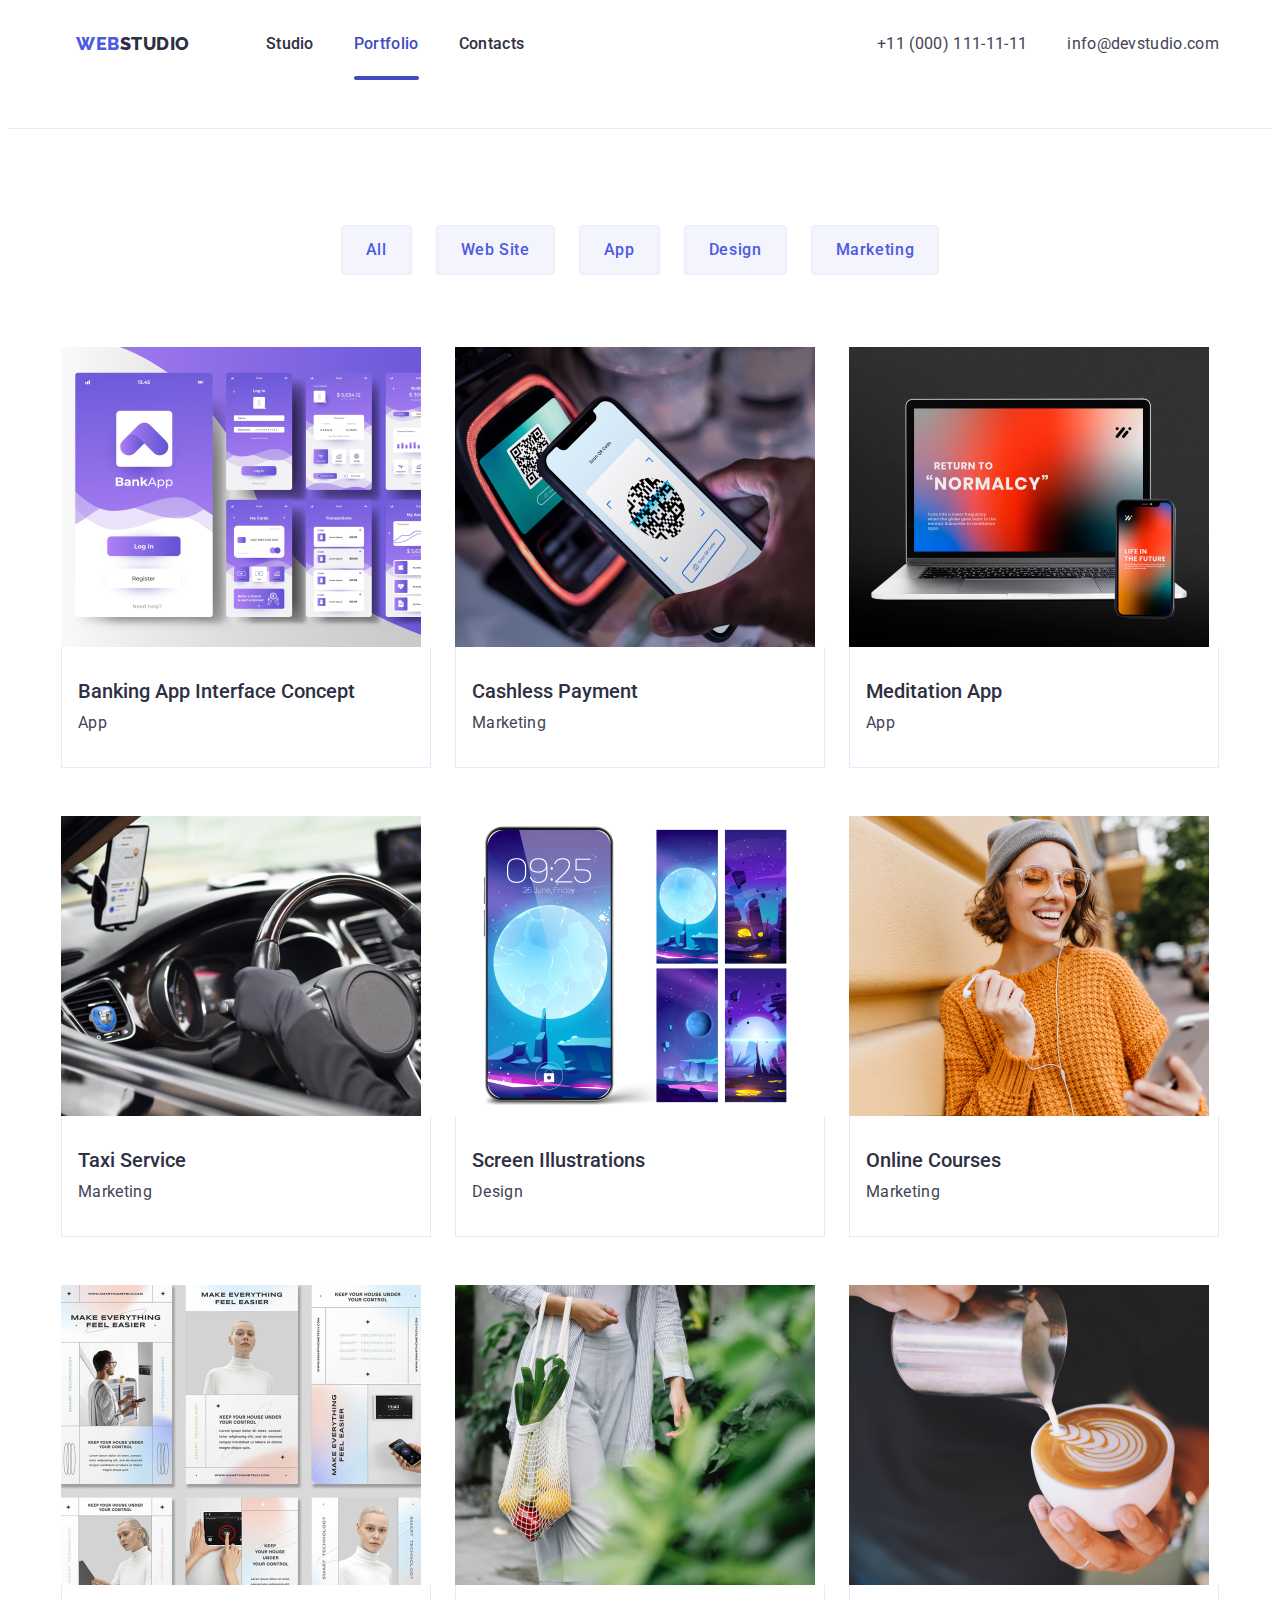
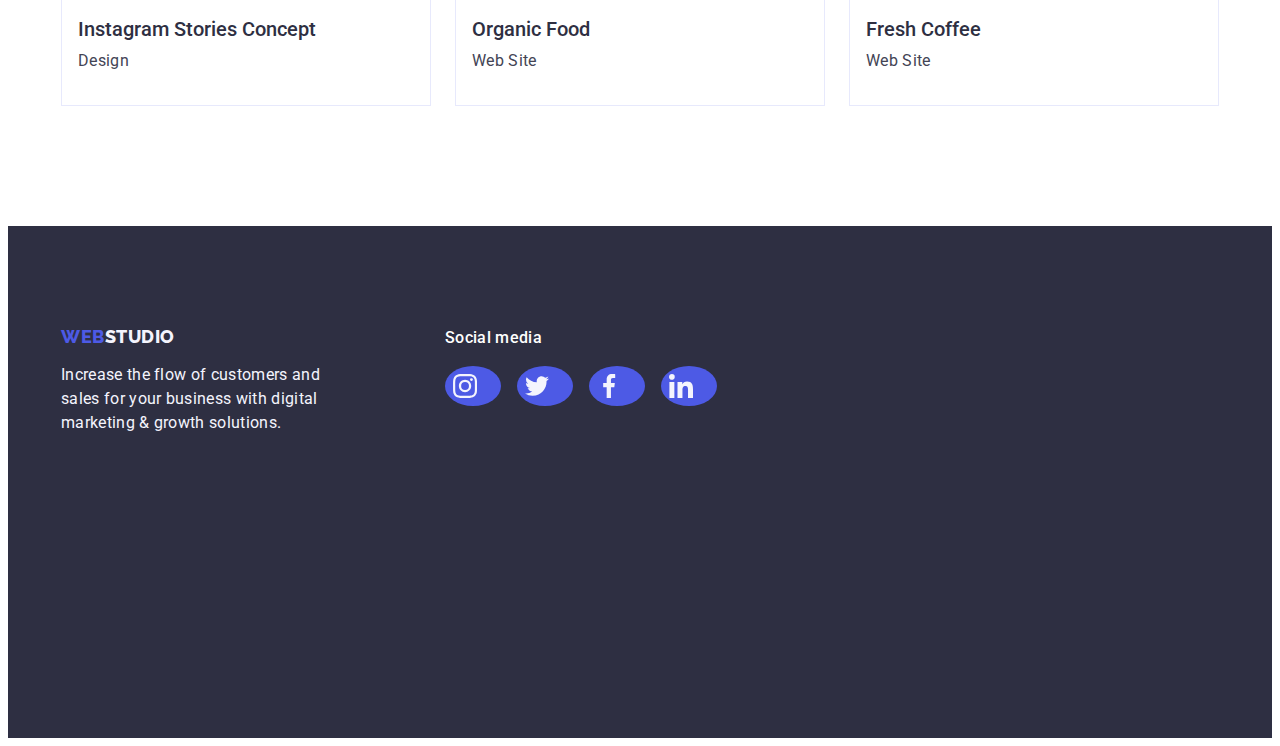
==== portfolio.html @ 60d7be73 "init" ====
<!DOCTYPE html>
<html lang="en">
  <head>
    <meta charset="UTF-8" />

    <!-- Modern Normalize CSS -->
    <link
      rel="stylesheet"
      href="https://cdnjs.cloudflare.com/ajax/libs/modern-normalize/2.0.0/modern-normalize.min.css"
      integrity="sha512-4xo8blKMVCiXpTaLzQSLSw3KFOVPWhm/TRtuPVc4WG6kUgjH6J03IBuG7JZPkcWMxJ5huwaBpOpnwYElP/m6wg=="
      crossorigin="anonymous"
      referrerpolicy="no-referrer"
    />

    <!-- External CSS  -->
    <link rel="stylesheet" href="css/styles.css" />

    <!-- Fonts -->
    <link rel="preconnect" href="https://fonts.googleapis.com" />
    <link rel="preconnect" href="https://fonts.gstatic.com" crossorigin />
    <link
      href="https://fonts.googleapis.com/css2?family=Raleway:wght@800&family=Roboto:wght@400;500;700;900&display=swap"
      rel="stylesheet"
    />

    <link rel="shortcut icon" href="images/favicon.ico" />
    <title>Web Studio</title>
  </head>
  <body>
    <!-- Page header -->
    <header class="top-line">
      <div class="header-container container">
        <!-- Navbar -->
        <nav class="container nav-menu-section">
          <a href="#" class="logo logo-header"
            ><span class="text-color-iris">WEB</span>STUDIO</a
          >
          <ul class="nav-items">
            <li><a href="index.html" class="not-main-link">Studio</a></li>
            <li><a href="#" class="main-link">Portfolio</a></li>
            <li><a href="#">Contacts</a></li>
          </ul>
        </nav>
        <!-- Navbar End -->

        <!-- Contacts section -->
        <address>
          <ul class="contacts-items">
            <li>
              <a href="tel:+110001111111">+11 (000) 111-11-11</a>
            </li>
            <li><a href="mailto:info@devstudio.com">info@devstudio.com</a></li>
          </ul>
        </address>
        <!-- End Contacts section -->
      </div>
    </header>
    <!-- End page header -->

    <!-- Main section -->
    <main>
      <section class="portfolio-container">
        <!-- Filters section -->
        <div class="container flex-column">
          <h1 class="visually-hidden">Portfolio</h1>
          <ul class="filter-buttons">
            <li>
              <button type="button" class="filter-btn">All</button>
            </li>
            <li>
              <button type="button" class="filter-btn">Web Site</button>
            </li>
            <li>
              <button type="button" class="filter-btn">App</button>
            </li>
            <li>
              <button type="button" class="filter-btn">Design</button>
            </li>
            <li>
              <button type="button" class="filter-btn">Marketing</button>
            </li>
          </ul>
          <!-- End filter section -->

          <!-- Portfolio section -->
          <ul class="portfolio-section">
            <li class="project-card-item">
              <a href="#" class="project-card-link">
                <div class="portfolio-wrapper">
                  <img
                    src="images/banking-app-interface-concept.jpg"
                    alt="Various Screens of a Banking App"
                    width="360"
                    height="300"
                  />
                  <p class="portfolio-overlay-text">
                    14 Stylish and User-Friendly App Design Concepts · Task
                    Manager App · Calorie Tracker App · Exotic Fruit Ecommerce
                    App · Cloud Storage App
                  </p>
                </div>
                <div class="project-card-caption">
                  <h2 class="project-card-heading">
                    Banking App Interface Concept
                  </h2>
                  <p class="project-card-type">App</p>
                </div>
              </a>
            </li>
            <li class="project-card-item">
              <a href="#" class="project-card-link">
                <div class="portfolio-wrapper">
                  <img
                    src="images/cashless-payment.jpg"
                    alt="Phone Scanning QR Code"
                    width="360"
                    height="300"
                  />
                  <p class="portfolio-overlay-text">
                    14 Stylish and User-Friendly App Design Concepts · Task
                    Manager App · Calorie Tracker App · Exotic Fruit Ecommerce
                    App · Cloud Storage App
                  </p>
                </div>
                <div class="project-card-caption">
                  <h2 class="project-card-heading">Cashless Payment</h2>
                  <p class="project-card-type">Marketing</p>
                </div>
              </a>
            </li>
            <li class="project-card-item">
              <a href="#" class="project-card-link">
                <div class="portfolio-wrapper">
                  <img
                    src="images/meditation-app.jpg"
                    alt="App Mockup on Mac and iPhone with 'Return to Normalcy' Text"
                    width="360"
                    height="300"
                  />
                  <p class="portfolio-overlay-text">
                    14 Stylish and User-Friendly App Design Concepts · Task
                    Manager App · Calorie Tracker App · Exotic Fruit Ecommerce
                    App · Cloud Storage App
                  </p>
                </div>
                <div class="project-card-caption">
                  <h2 class="project-card-heading">Meditation App</h2>
                  <p class="project-card-type">App</p>
                </div>
              </a>
            </li>
            <li class="project-card-item">
              <a href="#" class="project-card-link">
                <div class="portfolio-wrapper">
                  <img
                    src="images/taxi-service.jpg"
                    alt="Car's front door showing steering wheel and driver using navigation on phone"
                    width="360"
                    height="300"
                  />
                  <p class="portfolio-overlay-text">
                    14 Stylish and User-Friendly App Design Concepts · Task
                    Manager App · Calorie Tracker App · Exotic Fruit Ecommerce
                    App · Cloud Storage App
                  </p>
                </div>
                <div class="project-card-caption">
                  <h2 class="project-card-heading">Taxi Service</h2>
                  <p class="project-card-type">Marketing</p>
                </div>
              </a>
            </li>
            <li class="project-card-item">
              <a href="#" class="project-card-link">
                <div class="portfolio-wrapper">
                  <img
                    src="images/screen-illustrations.jpg"
                    alt="Visual Graphics for Screens"
                    width="360"
                    height="300"
                  />
                  <p class="portfolio-overlay-text">
                    14 Stylish and User-Friendly App Design Concepts · Task
                    Manager App · Calorie Tracker App · Exotic Fruit Ecommerce
                    App · Cloud Storage App
                  </p>
                </div>
                <div class="project-card-caption">
                  <h2 class="project-card-heading">Screen Illustrations</h2>
                  <p class="project-card-type">Design</p>
                </div>
              </a>
            </li>
            <li class="project-card-item">
              <a href="#" class="project-card-link">
                <div class="portfolio-wrapper">
                  <img
                    src="images/online-courses.jpg"
                    alt="Smiling girl with headphones engaged in Online Course or Content"
                    width="360"
                    height="300"
                  />
                  <p class="portfolio-overlay-text">
                    14 Stylish and User-Friendly App Design Concepts · Task
                    Manager App · Calorie Tracker App · Exotic Fruit Ecommerce
                    App · Cloud Storage App
                  </p>
                </div>
                <div class="project-card-caption">
                  <h2 class="project-card-heading">Online Courses</h2>
                  <p class="project-card-type">Marketing</p>
                </div>
              </a>
            </li>
            <li class="project-card-item">
              <a href="#" class="project-card-link">
                <div class="portfolio-wrapper">
                  <img
                    src="images/instagram-stories-concept.jpg"
                    alt="Instagram Stories Design"
                    width="360"
                    height="300"
                  />
                  <p class="portfolio-overlay-text">
                    14 Stylish and User-Friendly App Design Concepts · Task
                    Manager App · Calorie Tracker App · Exotic Fruit Ecommerce
                    App · Cloud Storage App
                  </p>
                </div>
                <div class="project-card-caption">
                  <h2 class="project-card-heading">
                    Instagram Stories Concept
                  </h2>
                  <p class="project-card-type">Design</p>
                </div>
              </a>
            </li>
            <li class="project-card-item">
              <a href="#" class="project-card-link">
                <div class="portfolio-wrapper">
                  <img
                    src="images/organic-food.jpg"
                    alt="Woman  with a bag of Fresh Organic Food"
                    width="360"
                    height="300"
                  />
                  <p class="portfolio-overlay-text">
                    14 Stylish and User-Friendly App Design Concepts · Task
                    Manager App · Calorie Tracker App · Exotic Fruit Ecommerce
                    App · Cloud Storage App
                  </p>
                </div>
                <div class="project-card-caption">
                  <h2 class="project-card-heading">Organic Food</h2>
                  <p class="project-card-type">Web Site</p>
                </div>
              </a>
            </li>
            <li class="project-card-item">
              <a href="#" class="project-card-link">
                <div class="portfolio-wrapper">
                  <img
                    src="images/fresh-coffee.jpg"
                    alt="Barista preparing Fresh Coffee"
                    width="360"
                    height="300"
                  />
                  <p class="portfolio-overlay-text">
                    14 Stylish and User-Friendly App Design Concepts · Task
                    Manager App · Calorie Tracker App · Exotic Fruit Ecommerce
                    App · Cloud Storage App
                  </p>
                </div>
                <div class="project-card-caption">
                  <h2 class="project-card-heading">Fresh Coffee</h2>
                  <p class="project-card-type">Web Site</p>
                </div>
              </a>
            </li>
          </ul>
        </div>
      </section>
      <!-- End portfolio section -->
    </main>
    <!-- End main section -->

    <!-- Page footer -->
    <footer class="dark-bg-footer">
      <div class="container">
        <div class="flex-column">
          <a href="#" class="logo logo-footer text-color-cloud"
            ><span class="text-color-iris">WEB</span>STUDIO</a
          >
          <p class="footer-paragraph">
            Increase the flow of customers and sales for your business with
            digital marketing & growth solutions.
          </p>
        </div>
        <div class="footer-social-media">
          <p>Social media</p>
          <ul class="social-media-icons footer-social-media-icons">
            <li>
              <a
                href="https://www.instagram.com"
                target="_blank"
                rel="noopener noreferrer"
              >
                <svg>
                  <use
                    width="24"
                    height="24"
                    href="images/icons.svg#icon-instagram"
                  ></use>
                </svg>
              </a>
            </li>
            <li>
              <a href="https://x.com" target="_blank" rel="noopener noreferrer">
                <svg>
                  <use
                    width="24"
                    height="24"
                    href="images/icons.svg#icon-twitter"
                  ></use>
                </svg>
              </a>
            </li>
            <li>
              <a
                href="https://www.facebook.com"
                target="_blank"
                rel="noopener noreferrer"
              >
                <svg>
                  <use
                    width="24"
                    height="24"
                    href="images/icons.svg#icon-facebook"
                  ></use>
                </svg>
              </a>
            </li>
            <li>
              <a
                href="https://www.linkedin.com"
                target="_blank"
                rel="noopener noreferrer"
              >
                <svg>
                  <use
                    width="24"
                    height="24"
                    href="images/icons.svg#icon-linkedin"
                  ></use>
                </svg>
              </a>
            </li>
          </ul>
        </div>
      </div>
    </footer>
    <!-- End page footer -->

    <!-- Script -->
    <script src="./js/modal.js"></script>
  </body>
</html>
---- css/styles.css ----
:root {
  /* Colors */
  --cloud: #f4f4fd;
  --cornflower: #e7e9fc;
  --green: #31d0aa;
  --iris: #4d5ae5;
  --lightslate: #8e8f99;
  --navyblue: #2e2f42;
  --ocean: #404bbf;
  --slate: #434455;
  --white: #fff;
}

body {
  font-family: "Roboto", sans-serif;
  color: var(--navyblue, #2e2f42);
  background: var(--white, #fff);
}

.dark-bg-hero {
  background-image: linear-gradient(
      rgba(46, 47, 66, 0.7),
      rgba(46, 47, 66, 0.7)
    ),
    url(../images/people-office.jpg);
  background-repeat: no-repeat;
  background-position: center;
  background-size: cover;
  max-width: 1440px;
  margin: 0 auto;
  padding: 188px 0;
}

.benefits-section {
  padding: 120px 0;
}

.dark-bg-footer {
  height: 312px;
  background: var(--navyblue, #2e2f42);
  padding: 100px 0;
}

.light-bg {
  background: var(--cloud, #f4f4fd);
  padding: 120px 0;
}

ul {
  list-style-type: none;
}

img {
  display: block;
}

ul,
h3,
p,
figure {
  margin-block-start: 0;
  margin-block-end: 0;
  margin-inline-start: 0;
  margin-inline-end: 0;
  padding-inline-start: 0;
}

h2 {
  margin-block-end: 0;
  margin-block-start: 0;
}

/* FlexBox */

.container {
  display: flex;
  max-width: 1158px;
  margin: 0 auto;
  padding: 0 15px;
}

.benefit-item-section {
  display: flex;
  gap: 24px;
}

.benefits li {
  width: calc((100% - 72px) / 4);
}

.flex-column {
  flex-direction: column;
}

.header-container {
  display: flex;
  max-width: 1158px;
  margin: 0 auto;
  padding: 0 15px;
}

.nav-menu-section {
  display: flex;
  align-items: center;
  margin-left: 0;
}

.hero-container {
  flex-direction: column;
  align-items: center;
}

.team-items-section {
  display: flex;
  flex-direction: row;
  gap: 24px;
}

.team-items-section > li {
  width: calc((100% - 72px) / 4);
  border-radius: 0 0 4px 4px;
}

.filter-buttons {
  display: flex;
  justify-content: center;
  gap: 24px;
  margin-bottom: 72px;
}

.projects-section {
  padding-bottom: 120px;
}

.projects-items-section {
  display: flex;
  gap: 24px;
}

.projects-items-section li {
  width: calc((100% - 48px) / 3);
}

.portfolio-container {
  padding-top: 96px;
  padding-bottom: 120px;
}

.portfolio-section {
  display: flex;
  flex-direction: row;
  flex-wrap: wrap;
  column-gap: 24px;
  row-gap: 48px;
}

/* Header */

.top-line {
  height: 72px;
  padding: 24px 0;
  border-bottom: 1px solid var(--cornflower, #e7e9fc);
}

/* Logo */

.logo {
  display: inline-block;
  color: var(--navyblue, #2e2f42);
  font-family: "Raleway", sans-serif;
  font-size: 18px;
  font-weight: 800;
  line-height: 1.17em; /* 116.667% */
  letter-spacing: 0.54px;
  text-transform: uppercase;
  text-decoration: none;
}

.logo-header {
  margin-right: 76px;
}

.logo-footer {
  margin-bottom: 16px;
}

.text-color-iris {
  color: var(--iris, #4d5ae5);
}

.text-color-cloud {
  color: var(--cloud, #f4f4fd);
}

/* Links */

.nav-items {
  display: flex;
  gap: 40px;
}

.nav-items a {
  color: var(--navyblue, #2e2f42);
  font-size: 16px;
  font-weight: 500;
  line-height: 1.5em; /* 150% */
  letter-spacing: 0.32px;
  text-decoration: none;
  padding: 24px 0;
  position: relative;
  transition: color 250ms cubic-bezier(0.4, 0, 0.2, 1);
}

.nav-items a:hover,
.nav-items a:focus,
.nav-items a:active {
  color: var(--ocean, #404bbf);
}

a.main-link {
  color: var(--ocean, #404bbf);
}

a.main-link::after {
  content: "";
  display: block;
  width: 100%;
  height: 4px;
  border-radius: 2px;
  background-color: var(--ocean, #404bbf);
  position: absolute;
  bottom: -3px;
  left: 0;
}

.project-card-link {
  text-decoration: none;
  cursor: pointer;
}

.contacts-items {
  display: flex;
  flex-direction: row;
  gap: 40px;
}

.contacts-items li,
.contacts-items a {
  color: var(--slate, #434455);
  font-size: 16px;
  font-style: normal;
  line-height: 1.5em; /* 150% */
  letter-spacing: 0.32px;
  text-decoration: none;
  transition: color 250ms cubic-bezier(0.4, 0, 0.2, 1);
}

.contacts-items a:hover,
.contacts-items a:focus {
  color: var(--ocean, #404bbf);
}

.contacts-items a:active {
  color: var(--iris, #4d5ae5);
}

/* Heading */

.visually-hidden {
  position: absolute;
  white-space: nowrap;
  width: 1px;
  height: 1px;
  overflow: hidden;
  border: 0;
  padding: 0;
  clip: rect(0 0 0 0);
  clip-path: inset(50%);
  margin: -1px;
}

.heading-main {
  color: var(--white, #fff);
  text-align: center;
  font-size: 56px;
  font-weight: 700;
  line-height: 1.07em; /* 107.143% */
  letter-spacing: 1.12px;
  max-width: 496px;
  margin: 0 auto 48px;
}

.heading-sub {
  text-align: center;
  font-size: 36px;
  font-weight: 700;
  line-height: 1.11em; /* 111.111% */
  letter-spacing: 0.72px;
  text-transform: capitalize;
  margin-bottom: 72px;
}

.heading-section h3 {
  font-size: 20px;
  font-weight: 500;
  line-height: 1.2em; /* 120% */
  margin-bottom: 8px;
}

.project-card-heading,
.project-card-heading:visited {
  color: var(--navyblue, #2e2f42);
  font-size: 20px;
  font-weight: 500;
  line-height: 1.2em; /* 120% */
  margin-bottom: 8px;
}

/* Buttons */

.primary-btn {
  display: block;
  border-radius: 4px;
  background: var(--iris, #4d5ae5);
  box-shadow: 0px 4px 4px 0px rgba(0, 0, 0, 0.15);
  padding: 16px 32px;
  cursor: pointer;
  border: none;
  outline: none;

  /* Button Text */
  color: var(--white, #fff);
  font-family: "Roboto", sans-serif;
  font-size: 16px;
  font-weight: 500;
  line-height: 1.5em; /* 150% */
  letter-spacing: 0.64px;

  transition: background-color 250ms cubic-bezier(0.4, 0, 0.2, 1);
}

.primary-btn:hover,
.primary-btn:focus {
  background-color: var(--ocean, #404bbf);
}

.filter-btn {
  padding: 12px 24px 12px;
  border-radius: 4px;
  border: 1px solid var(--cornflower, #e7e9fc);
  outline: none;
  background: var(--cloud, #f4f4fd);
  cursor: pointer;

  /* Button Text */
  color: var(--iris, #4d5ae5);
  text-align: center;
  font-family: "Roboto", sans-serif;
  font-size: 16px;
  font-weight: 500;
  line-height: 1.5em; /* 150% */
  letter-spacing: 0.64px;

  transition: color 250ms cubic-bezier(0.4, 0, 0.2, 1),
    background-color 250ms cubic-bezier(0.4, 0, 0.2, 1),
    box-shadow 250ms cubic-bezier(0.4, 0, 0.2, 1),
    border 250ms cubic-bezier(0.4, 0, 0.2, 1);
}

.filter-btn:hover,
.filter-btn:focus {
  color: var(--white, #fff);
  background-color: var(--ocean, #404bbf);
  box-shadow: 0px 2px 2px 0px rgba(0, 0, 0, 0.12),
    0px 2px 1px 0px rgba(0, 0, 0, 0.08), 0px 3px 1px 0px rgba(0, 0, 0, 0.1);
  border: 1px solid transparent;
  outline: none;
}

/* Paragraph */

.sub-paragraph p {
  color: var(--slate, #434455);
  font-family: Roboto;
  font-size: 16px;
  line-height: 1.5em; /* 150% */
  letter-spacing: 0.32px;
}

.project-card-type,
.project-card-type:visited {
  color: var(--slate, #434455);
  font-family: Roboto;
  font-size: 16px;
  line-height: 1.5em; /* 150% */
  letter-spacing: 0.32px;
}

.footer-paragraph {
  color: var(--cloud, #f4f4fd);
  font-size: 16px;
  line-height: 1.5em; /* 150% */
  letter-spacing: 0.32px;
  width: 264px;
}

/* Images */

.team-image > li {
  border-radius: 0px 0px 4px 4px;
  background: var(--white, #fff);
  box-shadow: 0px 2px 1px 0px rgba(46, 47, 66, 0.08),
    0px 1px 1px 0px rgba(46, 47, 66, 0.16),
    0px 1px 6px 0px rgba(46, 47, 66, 0.08);
}

.team-image-caption {
  padding: 32px 16px;
  text-align: center;
}

.project-card-item {
  width: calc((100% - 48px) / 3);
  transition: background-color 250ms cubic-bezier(0.4, 0, 0.2, 1),
    box-shadow 250ms cubic-bezier(0.4, 0, 0.2, 1);
}

.project-card-caption {
  padding: 32px 16px 32px;
  border: 1px solid var(--cornflower, #e7e9fc);
  border-top: none;
}

.project-card-item:hover,
.project-card-item:focus {
  background-color: var(--white, #fff);
  box-shadow: 0px 2px 1px 0px rgba(46, 47, 66, 0.08),
    0px 1px 1px 0px rgba(46, 47, 66, 0.16),
    0px 1px 6px 0px rgba(46, 47, 66, 0.08);
}

/* Icon SVG */

.benefit-icon div {
  width: 264px;
  height: 112px;
  border-radius: 4px;
  background: var(--cloud, #f4f4fd);
  margin-bottom: 8px;
}

.benefit-icon svg {
  width: 64px;
  height: 64px;
  margin: 24px 100px;
}

.customers-section {
  margin-top: 120px;
  margin-bottom: 120px;
}

.customer-item {
  display: inline-flex;
  gap: 24px;
}

.customer-item svg {
  padding: 16px 32px;
  width: 168px;
  height: 88px;
  fill: var(--lightslate, #8e8f99);
  border-radius: 4px;
  border: 1px solid var(--lightslate, #8e8f99);

  transition: fill 250ms cubic-bezier(0.4, 0, 0.2, 1),
    border-color 250ms cubic-bezier(0.4, 0, 0.2, 1);
}

.customer-item svg:hover,
.customer-item svg:focus {
  fill: var(--ocean, #404bbf);
  border-color: var(--ocean, #404bbf);
}

.social-media-icons {
  display: flex;
  justify-content: center;
  gap: 24px;
  margin-top: 8px;
  height: 40px;
}

.social-media-icons svg {
  height: 40px;
  width: 40px;
  fill: var(--cloud, #f4f4fd);
}

.social-media-icons li {
  display: inline-flex;
}

.social-media-icons a {
  border-radius: 50%;
  background-color: var(--iris, #4d5ae5);

  transition: background-color 250ms cubic-bezier(0.4, 0, 0.2, 1);
}

.team-social-media-icons a:hover,
.team-social-media-icons a:focus {
  background-color: var(--ocean, #404bbf);
}

.social-media-icons svg {
  padding: 12px;
}

.footer-social-media {
  margin-left: 120px;
}

.footer-social-media svg {
  padding: 8px;
}

.footer-social-media p {
  color: var(--white, #fff);
  font-family: Roboto;
  font-size: 16px;
  font-weight: 500;
  line-height: 1.5; /* 150% */
  letter-spacing: 0.32px;
}

.footer-social-media-icons {
  gap: 16px;
  margin-top: 16px;
}

.footer-social-media-icons a {
  transition: background-color 250ms cubic-bezier(0.4, 0, 0.2, 1);
}

.footer-social-media-icons a:hover,
.footer-social-media-icons a:focus {
  background-color: var(--green, #31d0aa);
}

.portfolio-wrapper {
  position: relative;
  overflow: hidden;
}

.portfolio-overlay-text {
  position: absolute;
  top: 0;
  left: 0;
  width: 100%;
  height: 100%;
  background-color: var(--iris, #4d5ae5);
  font-size: 16px;
  line-height: 1.5em; /* 150% */
  letter-spacing: 0.32px;
  color: var(--cloud, #f4f4fd);
  padding: 40px 32px 164px;

  transform: translatey(100%);
  transition: transform 250ms cubic-bezier(0.4, 0, 0.2, 1);
}

.portfolio-wrapper:hover .portfolio-overlay-text {
  transform: translatey(0);
}

/* ---------- Modal Window ---------- */

.backdrop {
  position: fixed;
  top: 0;
  left: 0;
  width: 100%;
  height: 100%;
  background-color: var(--navyblue-modal, rgba(46, 47, 66, 0.4));
  display: flex;
  justify-content: center;
  align-items: center;
}

.is-hidden {
  opacity: 0;
  visibility: hidden;
  pointer-events: none;
}

.modal {
  position: relative;
  width: 408px;
  height: 584px;
  border-radius: 4px;
  background-color: var(--dairy, #fcfcfc);
  box-shadow: 0px 2px 1px 0px rgba(0, 0, 0, 0.2),
    0px 1px 3px 0px rgba(0, 0, 0, 0.12), 0px 1px 1px 0px rgba(0, 0, 0, 0.14);
  opacity: 1;
  visibility: visible;
  z-index: 1;
}

.modal,
.backdrop {
  transition: opacity 0.3s ease, visibility 0.3s ease;
}

.close-btn {
  position: absolute;
  top: 24px;
  right: 24px;
  width: 24px;
  height: 24px;
  cursor: pointer;

  background-color: var(--cornflower, #e7e9fc);
  border: 1px solid rgba(0, 0, 0, 0.1);
  border-radius: 50%;

  display: flex;
  justify-content: center;
  align-items: center;

  transition: background-color 250ms cubic-bezier(0.4, 0, 0.2, 1),
    border-color 250ms cubic-bezier(0.4, 0, 0.2, 1),
    fill 250ms cubic-bezier(0.4, 0, 0.2, 1);
}

.close-btn:hover,
.close-btn:focus {
  background-color: var(--ocean, #404bbf);
  border-color: var(--ocean, #404bbf);
  fill: var(--white, #fff);
}
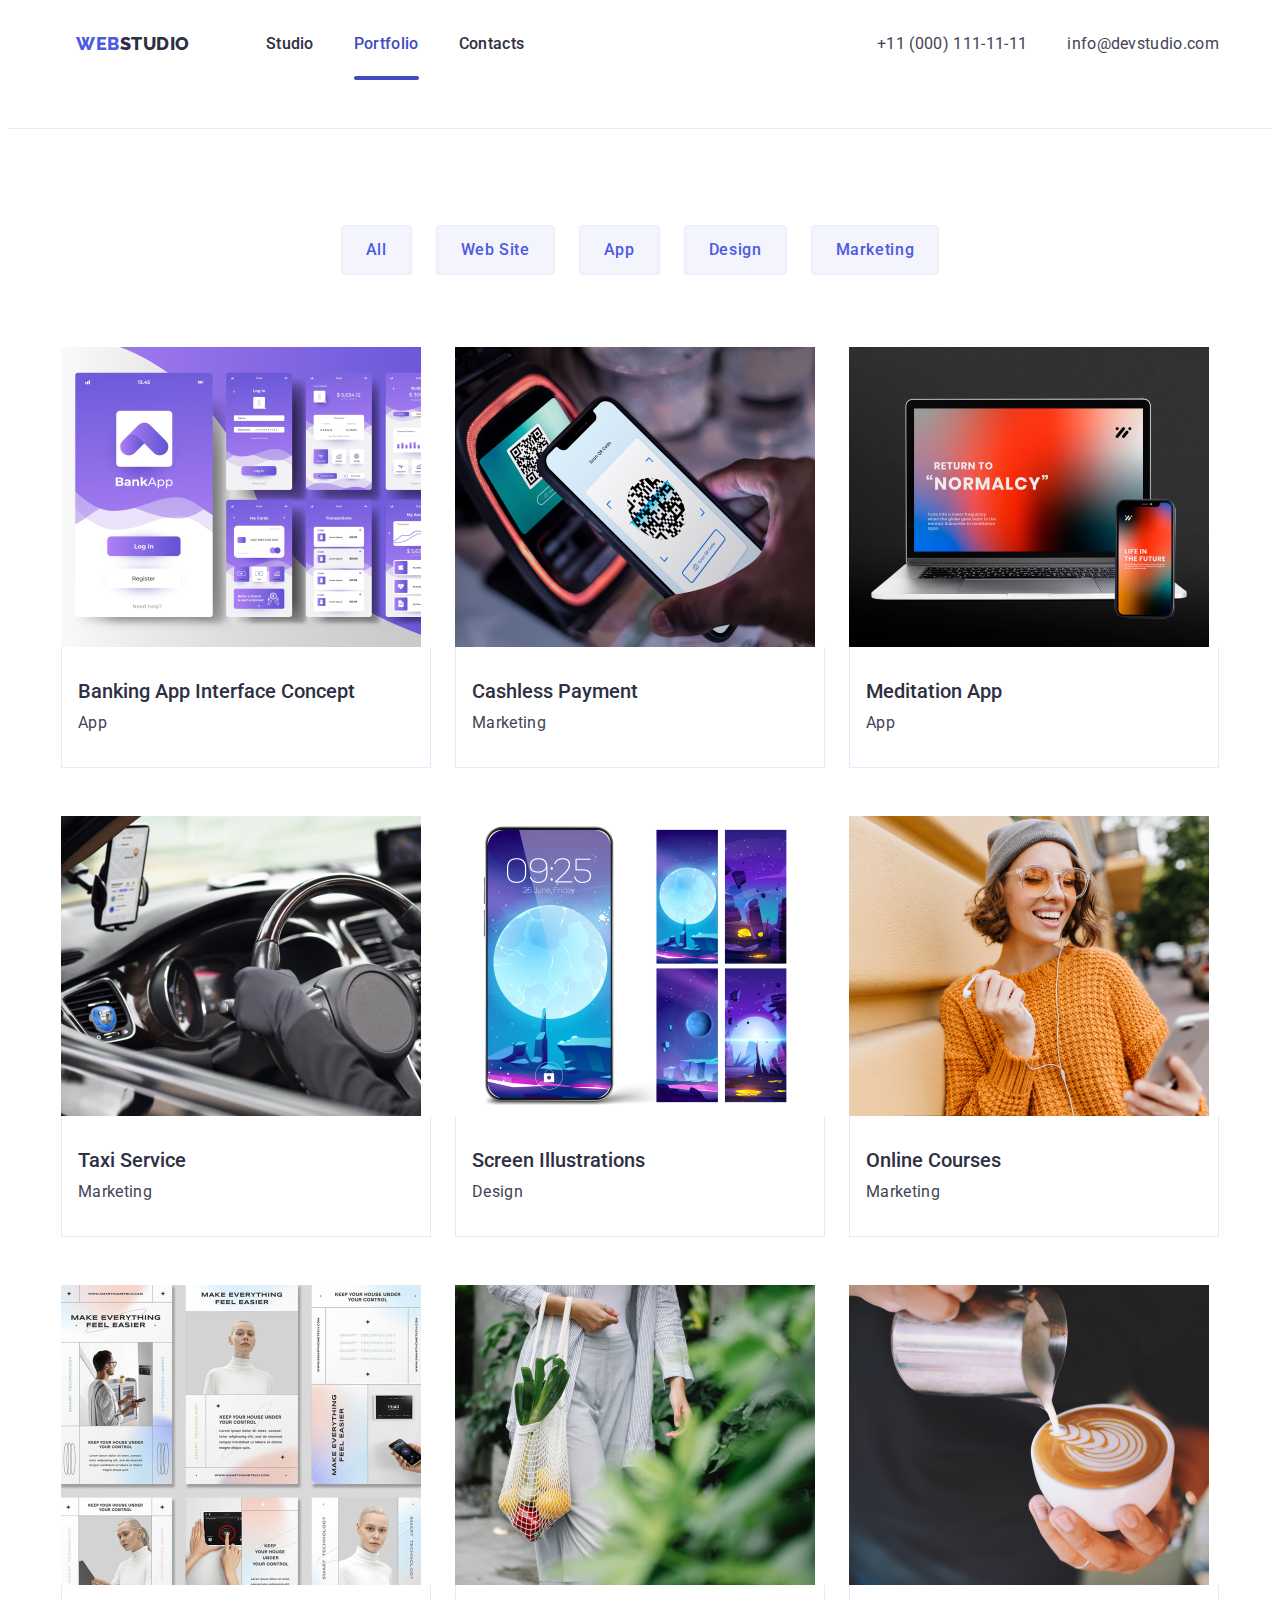
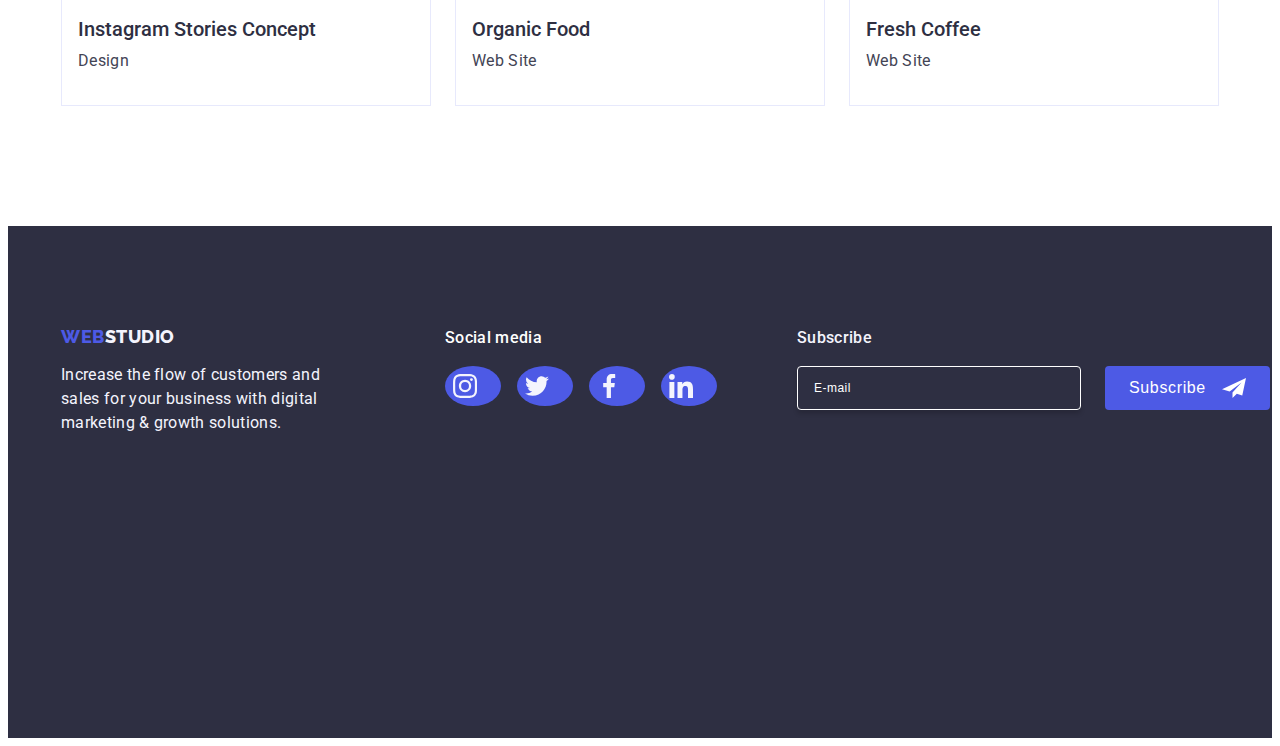
==== commit 5817d2c7: "Add Subscribe Section - Footer" ====
--- a/portfolio.html
+++ b/portfolio.html
@@ -357,6 +357,37 @@
             </li>
           </ul>
         </div>
+        <div class="subscribe-section">
+          <p class="footer-paragraph">Subscribe</p>
+          <form id="subscribe-form" class="subscribe-wrapper">
+            <label for="email-input">
+              <input
+                id="email-input"
+                type="email"
+                name="email"
+                placeholder="E-mail"
+                aria-label="E-mail"
+              />
+            </label>
+            <button
+              type="submit"
+              name="subscribe-button"
+              class="subscribe-btn"
+              aria-label="Subscribe"
+            >
+              Subscribe
+              <svg
+                xmlns="http://www.w3.org/2000/svg"
+                width="24"
+                height="24"
+                fill="currentColor"
+                aria-label="Send"
+              >
+                <use href="images/icons.svg#icon-send"></use>
+              </svg>
+            </button>
+          </form>
+        </div>
       </div>
     </footer>
     <!-- End page footer -->
--- a/css/styles.css
+++ b/css/styles.css
@@ -1,3 +1,15 @@
+/* Site Stylesheet
+  1. Global Styles
+  2. Typography Styles
+  3. Structure Styles
+  4. Module Styles
+  5. Component Styles
+  6. Page Styles
+---------------------------------------- */
+
+/* 1. Global Styles
+---------------------------------------- */
+
 :root {
   /* Colors */
   --cloud: #f4f4fd;
@@ -16,6 +28,433 @@
   color: var(--navyblue, #2e2f42);
   background: var(--white, #fff);
 }
+
+ul {
+  list-style-type: none;
+}
+
+img {
+  display: block;
+}
+
+ul,
+h3,
+p,
+figure {
+  margin-block-start: 0;
+  margin-block-end: 0;
+  margin-inline-start: 0;
+  margin-inline-end: 0;
+  padding-inline-start: 0;
+}
+
+h2 {
+  margin-block-end: 0;
+  margin-block-start: 0;
+}
+
+input:hover,
+button:focus {
+  -moz-appearance: none;
+  -webkit-appearance: none;
+  appearance: none;
+}
+
+input:focus,
+button:focus {
+  outline: none;
+}
+
+/* 2. Typography Styles
+---------------------------------------- */
+
+.heading-main {
+  color: var(--white, #fff);
+  text-align: center;
+  font-size: 56px;
+  font-weight: 700;
+  line-height: 1.07em; /* 107.143% */
+  letter-spacing: 1.12px;
+  max-width: 496px;
+  margin: 0 auto 48px;
+}
+
+.heading-sub {
+  text-align: center;
+  font-size: 36px;
+  font-weight: 700;
+  line-height: 1.11em; /* 111.111% */
+  letter-spacing: 0.72px;
+  text-transform: capitalize;
+  margin-bottom: 72px;
+}
+
+.heading-section h3 {
+  font-size: 20px;
+  font-weight: 500;
+  line-height: 1.2em; /* 120% */
+  margin-bottom: 8px;
+}
+
+.sub-paragraph p {
+  color: var(--slate, #434455);
+  font-family: Roboto;
+  font-size: 16px;
+  line-height: 1.5em; /* 150% */
+  letter-spacing: 0.32px;
+}
+
+.visually-hidden {
+  position: absolute;
+  white-space: nowrap;
+  width: 1px;
+  height: 1px;
+  overflow: hidden;
+  border: 0;
+  padding: 0;
+  clip: rect(0 0 0 0);
+  clip-path: inset(50%);
+  margin: -1px;
+}
+
+/* 3. Structure Styles
+---------------------------------------- */
+
+.container {
+  display: flex;
+  max-width: 1158px;
+  margin: 0 auto;
+  padding: 0 15px;
+}
+
+.flex-column {
+  flex-direction: column;
+}
+
+/* 4. Module Styles
+---------------------------------------- */
+
+/* Site navigation */
+
+.top-line {
+  height: 72px;
+  padding: 24px 0;
+  border-bottom: 1px solid var(--cornflower, #e7e9fc);
+}
+
+.logo-header {
+  margin-right: 76px;
+}
+
+.header-container {
+  display: flex;
+  max-width: 1158px;
+  margin: 0 auto;
+  padding: 0 15px;
+}
+
+.nav-menu-section {
+  display: flex;
+  align-items: center;
+  margin-left: 0;
+}
+
+.nav-items {
+  display: flex;
+  gap: 40px;
+}
+
+.nav-items a {
+  color: var(--navyblue, #2e2f42);
+  font-size: 16px;
+  font-weight: 500;
+  line-height: 1.5em; /* 150% */
+  letter-spacing: 0.32px;
+  text-decoration: none;
+  padding: 24px 0;
+  position: relative;
+  transition: color 250ms cubic-bezier(0.4, 0, 0.2, 1);
+}
+
+.nav-items a:hover,
+.nav-items a:focus,
+.nav-items a:active {
+  color: var(--ocean, #404bbf);
+}
+
+a.main-link {
+  color: var(--ocean, #404bbf);
+}
+
+a.main-link::after {
+  content: "";
+  display: block;
+  width: 100%;
+  height: 4px;
+  border-radius: 2px;
+  background-color: var(--ocean, #404bbf);
+  position: absolute;
+  bottom: -3px;
+  left: 0;
+}
+
+/* Site Footer */
+
+.dark-bg-footer {
+  height: 312px;
+  background: var(--navyblue, #2e2f42);
+  padding: 100px 0;
+}
+
+.logo-footer {
+  margin-bottom: 16px;
+}
+
+.footer-paragraph {
+  color: var(--cloud, #f4f4fd);
+  font-size: 16px;
+  line-height: 1.5em; /* 150% */
+  letter-spacing: 0.32px;
+  width: 264px;
+}
+
+.footer-social-media {
+  margin-left: 120px;
+}
+
+.footer-social-media p {
+  color: var(--white, #fff);
+  font-family: Roboto;
+  font-size: 16px;
+  font-weight: 500;
+  line-height: 1.5; /* 150% */
+  letter-spacing: 0.32px;
+}
+
+.footer-social-media-icons a {
+  transition: background-color 250ms cubic-bezier(0.4, 0, 0.2, 1);
+}
+
+.footer-social-media-icons a:hover,
+.footer-social-media-icons a:focus {
+  background-color: var(--green, #31d0aa);
+}
+
+.subscribe-section {
+  margin-left: 80px;
+}
+
+.subscribe-section .footer-paragraph {
+  font-weight: 500;
+}
+
+.subscribe-wrapper {
+  display: inline-flex;
+  gap: 24px;
+  margin-top: 16px;
+}
+
+.subscribe-section input {
+  width: 264px;
+  height: 40px;
+  color: var(--white, #fff);
+  font-size: 12px;
+  letter-spacing: 0.48px;
+  background-color: var(--navyblue, #2e2f42);
+  border-radius: 4px;
+  border: 1px solid var(--white, #fff);
+  box-shadow: 0px 4px 4px 0px rgba(0, 0, 0, 0.15);
+  padding-left: 16px;
+}
+
+.subscribe-section input::placeholder {
+  color: var(--white, #fff);
+  font-size: 12px;
+  letter-spacing: 0.48px;
+}
+
+.subscribe-section input:focus {
+  border: 1px solid var(--iris, #4d5ae5);
+}
+
+.subscribe-btn {
+  display: inline-flex;
+  padding: 8px 24px;
+  justify-content: center;
+  align-items: center;
+  gap: 16px;
+  cursor: pointer;
+  border: none;
+  outline: none;
+  border-radius: 4px;
+  background-color: var(--iris, #4d5ae5);
+  color: var(--white, #fff);
+  font-size: 16px;
+  font-weight: 500;
+  letter-spacing: 0.64px;
+  transition: background-color 250ms cubic-bezier(0.4, 0, 0.2, 1);
+}
+
+.subscribe-btn:hover,
+.subscribe-btn:focus {
+  background: var(--ocean, #404bbf);
+}
+
+/* 5. Component Styles
+---------------------------------------- */
+
+.logo {
+  display: inline-block;
+  color: var(--navyblue, #2e2f42);
+  font-family: "Raleway", sans-serif;
+  font-size: 18px;
+  font-weight: 800;
+  line-height: 1.17em; /* 116.667% */
+  letter-spacing: 0.54px;
+  text-transform: uppercase;
+  text-decoration: none;
+}
+
+.text-color-iris {
+  color: var(--iris, #4d5ae5);
+}
+
+.text-color-cloud {
+  color: var(--cloud, #f4f4fd);
+}
+
+.light-bg {
+  background: var(--cloud, #f4f4fd);
+  padding: 120px 0;
+}
+
+.primary-btn {
+  display: block;
+  border-radius: 4px;
+  background: var(--iris, #4d5ae5);
+  box-shadow: 0px 4px 4px 0px rgba(0, 0, 0, 0.15);
+  padding: 16px 32px;
+  cursor: pointer;
+  border: none;
+  outline: none;
+
+  /* Button Text */
+  color: var(--white, #fff);
+  font-family: "Roboto", sans-serif;
+  font-size: 16px;
+  font-weight: 500;
+  line-height: 1.5em; /* 150% */
+  letter-spacing: 0.64px;
+
+  transition: background-color 250ms cubic-bezier(0.4, 0, 0.2, 1);
+}
+
+.primary-btn:hover,
+.primary-btn:focus {
+  background-color: var(--ocean, #404bbf);
+}
+
+.filter-btn {
+  padding: 12px 24px 12px;
+  border-radius: 4px;
+  border: 1px solid var(--cornflower, #e7e9fc);
+  outline: none;
+  background: var(--cloud, #f4f4fd);
+  cursor: pointer;
+
+  /* Button Text */
+  color: var(--iris, #4d5ae5);
+  text-align: center;
+  font-family: "Roboto", sans-serif;
+  font-size: 16px;
+  font-weight: 500;
+  line-height: 1.5em; /* 150% */
+  letter-spacing: 0.64px;
+
+  transition: color 250ms cubic-bezier(0.4, 0, 0.2, 1),
+    background-color 250ms cubic-bezier(0.4, 0, 0.2, 1),
+    box-shadow 250ms cubic-bezier(0.4, 0, 0.2, 1),
+    border 250ms cubic-bezier(0.4, 0, 0.2, 1);
+}
+
+.filter-btn:hover,
+.filter-btn:focus {
+  color: var(--white, #fff);
+  background-color: var(--ocean, #404bbf);
+  box-shadow: 0px 2px 2px 0px rgba(0, 0, 0, 0.12),
+    0px 2px 1px 0px rgba(0, 0, 0, 0.08), 0px 3px 1px 0px rgba(0, 0, 0, 0.1);
+  border: 1px solid transparent;
+  outline: none;
+}
+
+.contacts-items {
+  display: flex;
+  flex-direction: row;
+  gap: 40px;
+}
+
+.contacts-items li,
+.contacts-items a {
+  color: var(--slate, #434455);
+  font-size: 16px;
+  font-style: normal;
+  line-height: 1.5em; /* 150% */
+  letter-spacing: 0.32px;
+  text-decoration: none;
+  transition: color 250ms cubic-bezier(0.4, 0, 0.2, 1);
+}
+
+.contacts-items a:hover,
+.contacts-items a:focus {
+  color: var(--ocean, #404bbf);
+}
+
+.contacts-items a:active {
+  color: var(--iris, #4d5ae5);
+}
+
+.social-media-icons {
+  display: flex;
+  justify-content: center;
+  gap: 24px;
+  margin-top: 8px;
+  height: 40px;
+}
+
+.social-media-icons svg {
+  height: 40px;
+  width: 40px;
+  fill: var(--cloud, #f4f4fd);
+}
+
+.social-media-icons li {
+  display: inline-flex;
+}
+
+.social-media-icons a {
+  border-radius: 50%;
+  background-color: var(--iris, #4d5ae5);
+
+  transition: background-color 250ms cubic-bezier(0.4, 0, 0.2, 1);
+}
+
+.social-media-icons svg {
+  padding: 12px;
+}
+
+.footer-social-media svg {
+  padding: 8px;
+}
+
+.footer-social-media-icons {
+  gap: 16px;
+  margin-top: 16px;
+}
+
+/* 6. Page Styles
+---------------------------------------- */
+
+/* Hero Section */
 
 .dark-bg-hero {
   background-image: linear-gradient(
@@ -31,85 +470,57 @@
   padding: 188px 0;
 }
 
-.benefits-section {
-  padding: 120px 0;
-}
-
-.dark-bg-footer {
-  height: 312px;
-  background: var(--navyblue, #2e2f42);
-  padding: 100px 0;
-}
-
-.light-bg {
-  background: var(--cloud, #f4f4fd);
-  padding: 120px 0;
-}
-
-ul {
-  list-style-type: none;
-}
-
-img {
-  display: block;
-}
-
-ul,
-h3,
-p,
-figure {
-  margin-block-start: 0;
-  margin-block-end: 0;
-  margin-inline-start: 0;
-  margin-inline-end: 0;
-  padding-inline-start: 0;
-}
-
-h2 {
-  margin-block-end: 0;
-  margin-block-start: 0;
-}
-
-/* FlexBox */
-
-.container {
-  display: flex;
-  max-width: 1158px;
-  margin: 0 auto;
-  padding: 0 15px;
-}
-
-.benefit-item-section {
-  display: flex;
-  gap: 24px;
-}
-
-.benefits li {
-  width: calc((100% - 72px) / 4);
-}
-
-.flex-column {
-  flex-direction: column;
-}
-
-.header-container {
-  display: flex;
-  max-width: 1158px;
-  margin: 0 auto;
-  padding: 0 15px;
-}
-
-.nav-menu-section {
-  display: flex;
-  align-items: center;
-  margin-left: 0;
-}
-
 .hero-container {
   flex-direction: column;
   align-items: center;
 }
 
+/* Benefits Section */
+
+.benefits-section {
+  padding: 120px 0;
+}
+
+.benefit-item-section {
+  display: flex;
+  gap: 24px;
+}
+
+.benefits li {
+  width: calc((100% - 72px) / 4);
+}
+
+.benefit-icon div {
+  width: 264px;
+  height: 112px;
+  border-radius: 4px;
+  background: var(--cloud, #f4f4fd);
+  margin-bottom: 8px;
+}
+
+.benefit-icon svg {
+  width: 64px;
+  height: 64px;
+  margin: 24px 100px;
+}
+
+/* Projects Section */
+
+.projects-section {
+  padding-bottom: 120px;
+}
+
+.projects-items-section {
+  display: flex;
+  gap: 24px;
+}
+
+.projects-items-section li {
+  width: calc((100% - 48px) / 3);
+}
+
+/* Team Section */
+
 .team-items-section {
   display: flex;
   flex-direction: row;
@@ -121,24 +532,61 @@
   border-radius: 0 0 4px 4px;
 }
 
+.team-image > li {
+  border-radius: 0px 0px 4px 4px;
+  background: var(--white, #fff);
+  box-shadow: 0px 2px 1px 0px rgba(46, 47, 66, 0.08),
+    0px 1px 1px 0px rgba(46, 47, 66, 0.16),
+    0px 1px 6px 0px rgba(46, 47, 66, 0.08);
+}
+
+.team-image-caption {
+  padding: 32px 16px;
+  text-align: center;
+}
+
+.team-social-media-icons a:hover,
+.team-social-media-icons a:focus {
+  background-color: var(--ocean, #404bbf);
+}
+
+/* Customers Section  */
+
+.customers-section {
+  margin-top: 120px;
+  margin-bottom: 120px;
+}
+
+.customer-item {
+  display: inline-flex;
+  gap: 24px;
+}
+
+.customer-item svg {
+  padding: 16px 32px;
+  width: 168px;
+  height: 88px;
+  fill: var(--lightslate, #8e8f99);
+  border-radius: 4px;
+  border: 1px solid var(--lightslate, #8e8f99);
+
+  transition: fill 250ms cubic-bezier(0.4, 0, 0.2, 1),
+    border-color 250ms cubic-bezier(0.4, 0, 0.2, 1);
+}
+
+.customer-item svg:hover,
+.customer-item svg:focus {
+  fill: var(--ocean, #404bbf);
+  border-color: var(--ocean, #404bbf);
+}
+
+/* Portfolio Page */
+
 .filter-buttons {
   display: flex;
   justify-content: center;
   gap: 24px;
   margin-bottom: 72px;
-}
-
-.projects-section {
-  padding-bottom: 120px;
-}
-
-.projects-items-section {
-  display: flex;
-  gap: 24px;
-}
-
-.projects-items-section li {
-  width: calc((100% - 48px) / 3);
 }
 
 .portfolio-container {
@@ -154,157 +602,9 @@
   row-gap: 48px;
 }
 
-/* Header */
-
-.top-line {
-  height: 72px;
-  padding: 24px 0;
-  border-bottom: 1px solid var(--cornflower, #e7e9fc);
-}
-
-/* Logo */
-
-.logo {
-  display: inline-block;
-  color: var(--navyblue, #2e2f42);
-  font-family: "Raleway", sans-serif;
-  font-size: 18px;
-  font-weight: 800;
-  line-height: 1.17em; /* 116.667% */
-  letter-spacing: 0.54px;
-  text-transform: uppercase;
-  text-decoration: none;
-}
-
-.logo-header {
-  margin-right: 76px;
-}
-
-.logo-footer {
-  margin-bottom: 16px;
-}
-
-.text-color-iris {
-  color: var(--iris, #4d5ae5);
-}
-
-.text-color-cloud {
-  color: var(--cloud, #f4f4fd);
-}
-
-/* Links */
-
-.nav-items {
-  display: flex;
-  gap: 40px;
-}
-
-.nav-items a {
-  color: var(--navyblue, #2e2f42);
-  font-size: 16px;
-  font-weight: 500;
-  line-height: 1.5em; /* 150% */
-  letter-spacing: 0.32px;
-  text-decoration: none;
-  padding: 24px 0;
-  position: relative;
-  transition: color 250ms cubic-bezier(0.4, 0, 0.2, 1);
-}
-
-.nav-items a:hover,
-.nav-items a:focus,
-.nav-items a:active {
-  color: var(--ocean, #404bbf);
-}
-
-a.main-link {
-  color: var(--ocean, #404bbf);
-}
-
-a.main-link::after {
-  content: "";
-  display: block;
-  width: 100%;
-  height: 4px;
-  border-radius: 2px;
-  background-color: var(--ocean, #404bbf);
-  position: absolute;
-  bottom: -3px;
-  left: 0;
-}
-
 .project-card-link {
   text-decoration: none;
   cursor: pointer;
-}
-
-.contacts-items {
-  display: flex;
-  flex-direction: row;
-  gap: 40px;
-}
-
-.contacts-items li,
-.contacts-items a {
-  color: var(--slate, #434455);
-  font-size: 16px;
-  font-style: normal;
-  line-height: 1.5em; /* 150% */
-  letter-spacing: 0.32px;
-  text-decoration: none;
-  transition: color 250ms cubic-bezier(0.4, 0, 0.2, 1);
-}
-
-.contacts-items a:hover,
-.contacts-items a:focus {
-  color: var(--ocean, #404bbf);
-}
-
-.contacts-items a:active {
-  color: var(--iris, #4d5ae5);
-}
-
-/* Heading */
-
-.visually-hidden {
-  position: absolute;
-  white-space: nowrap;
-  width: 1px;
-  height: 1px;
-  overflow: hidden;
-  border: 0;
-  padding: 0;
-  clip: rect(0 0 0 0);
-  clip-path: inset(50%);
-  margin: -1px;
-}
-
-.heading-main {
-  color: var(--white, #fff);
-  text-align: center;
-  font-size: 56px;
-  font-weight: 700;
-  line-height: 1.07em; /* 107.143% */
-  letter-spacing: 1.12px;
-  max-width: 496px;
-  margin: 0 auto 48px;
-}
-
-.heading-sub {
-  text-align: center;
-  font-size: 36px;
-  font-weight: 700;
-  line-height: 1.11em; /* 111.111% */
-  letter-spacing: 0.72px;
-  text-transform: capitalize;
-  margin-bottom: 72px;
-}
-
-.heading-section h3 {
-  font-size: 20px;
-  font-weight: 500;
-  line-height: 1.2em; /* 120% */
-  margin-bottom: 8px;
 }
 
 .project-card-heading,
@@ -316,77 +616,6 @@
   margin-bottom: 8px;
 }
 
-/* Buttons */
-
-.primary-btn {
-  display: block;
-  border-radius: 4px;
-  background: var(--iris, #4d5ae5);
-  box-shadow: 0px 4px 4px 0px rgba(0, 0, 0, 0.15);
-  padding: 16px 32px;
-  cursor: pointer;
-  border: none;
-  outline: none;
-
-  /* Button Text */
-  color: var(--white, #fff);
-  font-family: "Roboto", sans-serif;
-  font-size: 16px;
-  font-weight: 500;
-  line-height: 1.5em; /* 150% */
-  letter-spacing: 0.64px;
-
-  transition: background-color 250ms cubic-bezier(0.4, 0, 0.2, 1);
-}
-
-.primary-btn:hover,
-.primary-btn:focus {
-  background-color: var(--ocean, #404bbf);
-}
-
-.filter-btn {
-  padding: 12px 24px 12px;
-  border-radius: 4px;
-  border: 1px solid var(--cornflower, #e7e9fc);
-  outline: none;
-  background: var(--cloud, #f4f4fd);
-  cursor: pointer;
-
-  /* Button Text */
-  color: var(--iris, #4d5ae5);
-  text-align: center;
-  font-family: "Roboto", sans-serif;
-  font-size: 16px;
-  font-weight: 500;
-  line-height: 1.5em; /* 150% */
-  letter-spacing: 0.64px;
-
-  transition: color 250ms cubic-bezier(0.4, 0, 0.2, 1),
-    background-color 250ms cubic-bezier(0.4, 0, 0.2, 1),
-    box-shadow 250ms cubic-bezier(0.4, 0, 0.2, 1),
-    border 250ms cubic-bezier(0.4, 0, 0.2, 1);
-}
-
-.filter-btn:hover,
-.filter-btn:focus {
-  color: var(--white, #fff);
-  background-color: var(--ocean, #404bbf);
-  box-shadow: 0px 2px 2px 0px rgba(0, 0, 0, 0.12),
-    0px 2px 1px 0px rgba(0, 0, 0, 0.08), 0px 3px 1px 0px rgba(0, 0, 0, 0.1);
-  border: 1px solid transparent;
-  outline: none;
-}
-
-/* Paragraph */
-
-.sub-paragraph p {
-  color: var(--slate, #434455);
-  font-family: Roboto;
-  font-size: 16px;
-  line-height: 1.5em; /* 150% */
-  letter-spacing: 0.32px;
-}
-
 .project-card-type,
 .project-card-type:visited {
   color: var(--slate, #434455);
@@ -394,29 +623,6 @@
   font-size: 16px;
   line-height: 1.5em; /* 150% */
   letter-spacing: 0.32px;
-}
-
-.footer-paragraph {
-  color: var(--cloud, #f4f4fd);
-  font-size: 16px;
-  line-height: 1.5em; /* 150% */
-  letter-spacing: 0.32px;
-  width: 264px;
-}
-
-/* Images */
-
-.team-image > li {
-  border-radius: 0px 0px 4px 4px;
-  background: var(--white, #fff);
-  box-shadow: 0px 2px 1px 0px rgba(46, 47, 66, 0.08),
-    0px 1px 1px 0px rgba(46, 47, 66, 0.16),
-    0px 1px 6px 0px rgba(46, 47, 66, 0.08);
-}
-
-.team-image-caption {
-  padding: 32px 16px;
-  text-align: center;
 }
 
 .project-card-item {
@@ -438,116 +644,6 @@
     0px 1px 1px 0px rgba(46, 47, 66, 0.16),
     0px 1px 6px 0px rgba(46, 47, 66, 0.08);
 }
-
-/* Icon SVG */
-
-.benefit-icon div {
-  width: 264px;
-  height: 112px;
-  border-radius: 4px;
-  background: var(--cloud, #f4f4fd);
-  margin-bottom: 8px;
-}
-
-.benefit-icon svg {
-  width: 64px;
-  height: 64px;
-  margin: 24px 100px;
-}
-
-.customers-section {
-  margin-top: 120px;
-  margin-bottom: 120px;
-}
-
-.customer-item {
-  display: inline-flex;
-  gap: 24px;
-}
-
-.customer-item svg {
-  padding: 16px 32px;
-  width: 168px;
-  height: 88px;
-  fill: var(--lightslate, #8e8f99);
-  border-radius: 4px;
-  border: 1px solid var(--lightslate, #8e8f99);
-
-  transition: fill 250ms cubic-bezier(0.4, 0, 0.2, 1),
-    border-color 250ms cubic-bezier(0.4, 0, 0.2, 1);
-}
-
-.customer-item svg:hover,
-.customer-item svg:focus {
-  fill: var(--ocean, #404bbf);
-  border-color: var(--ocean, #404bbf);
-}
-
-.social-media-icons {
-  display: flex;
-  justify-content: center;
-  gap: 24px;
-  margin-top: 8px;
-  height: 40px;
-}
-
-.social-media-icons svg {
-  height: 40px;
-  width: 40px;
-  fill: var(--cloud, #f4f4fd);
-}
-
-.social-media-icons li {
-  display: inline-flex;
-}
-
-.social-media-icons a {
-  border-radius: 50%;
-  background-color: var(--iris, #4d5ae5);
-
-  transition: background-color 250ms cubic-bezier(0.4, 0, 0.2, 1);
-}
-
-.team-social-media-icons a:hover,
-.team-social-media-icons a:focus {
-  background-color: var(--ocean, #404bbf);
-}
-
-.social-media-icons svg {
-  padding: 12px;
-}
-
-.footer-social-media {
-  margin-left: 120px;
-}
-
-.footer-social-media svg {
-  padding: 8px;
-}
-
-.footer-social-media p {
-  color: var(--white, #fff);
-  font-family: Roboto;
-  font-size: 16px;
-  font-weight: 500;
-  line-height: 1.5; /* 150% */
-  letter-spacing: 0.32px;
-}
-
-.footer-social-media-icons {
-  gap: 16px;
-  margin-top: 16px;
-}
-
-.footer-social-media-icons a {
-  transition: background-color 250ms cubic-bezier(0.4, 0, 0.2, 1);
-}
-
-.footer-social-media-icons a:hover,
-.footer-social-media-icons a:focus {
-  background-color: var(--green, #31d0aa);
-}
-
 .portfolio-wrapper {
   position: relative;
   overflow: hidden;
@@ -574,7 +670,7 @@
   transform: translatey(0);
 }
 
-/* ---------- Modal Window ---------- */
+/* Modal Window */
 
 .backdrop {
   position: fixed;
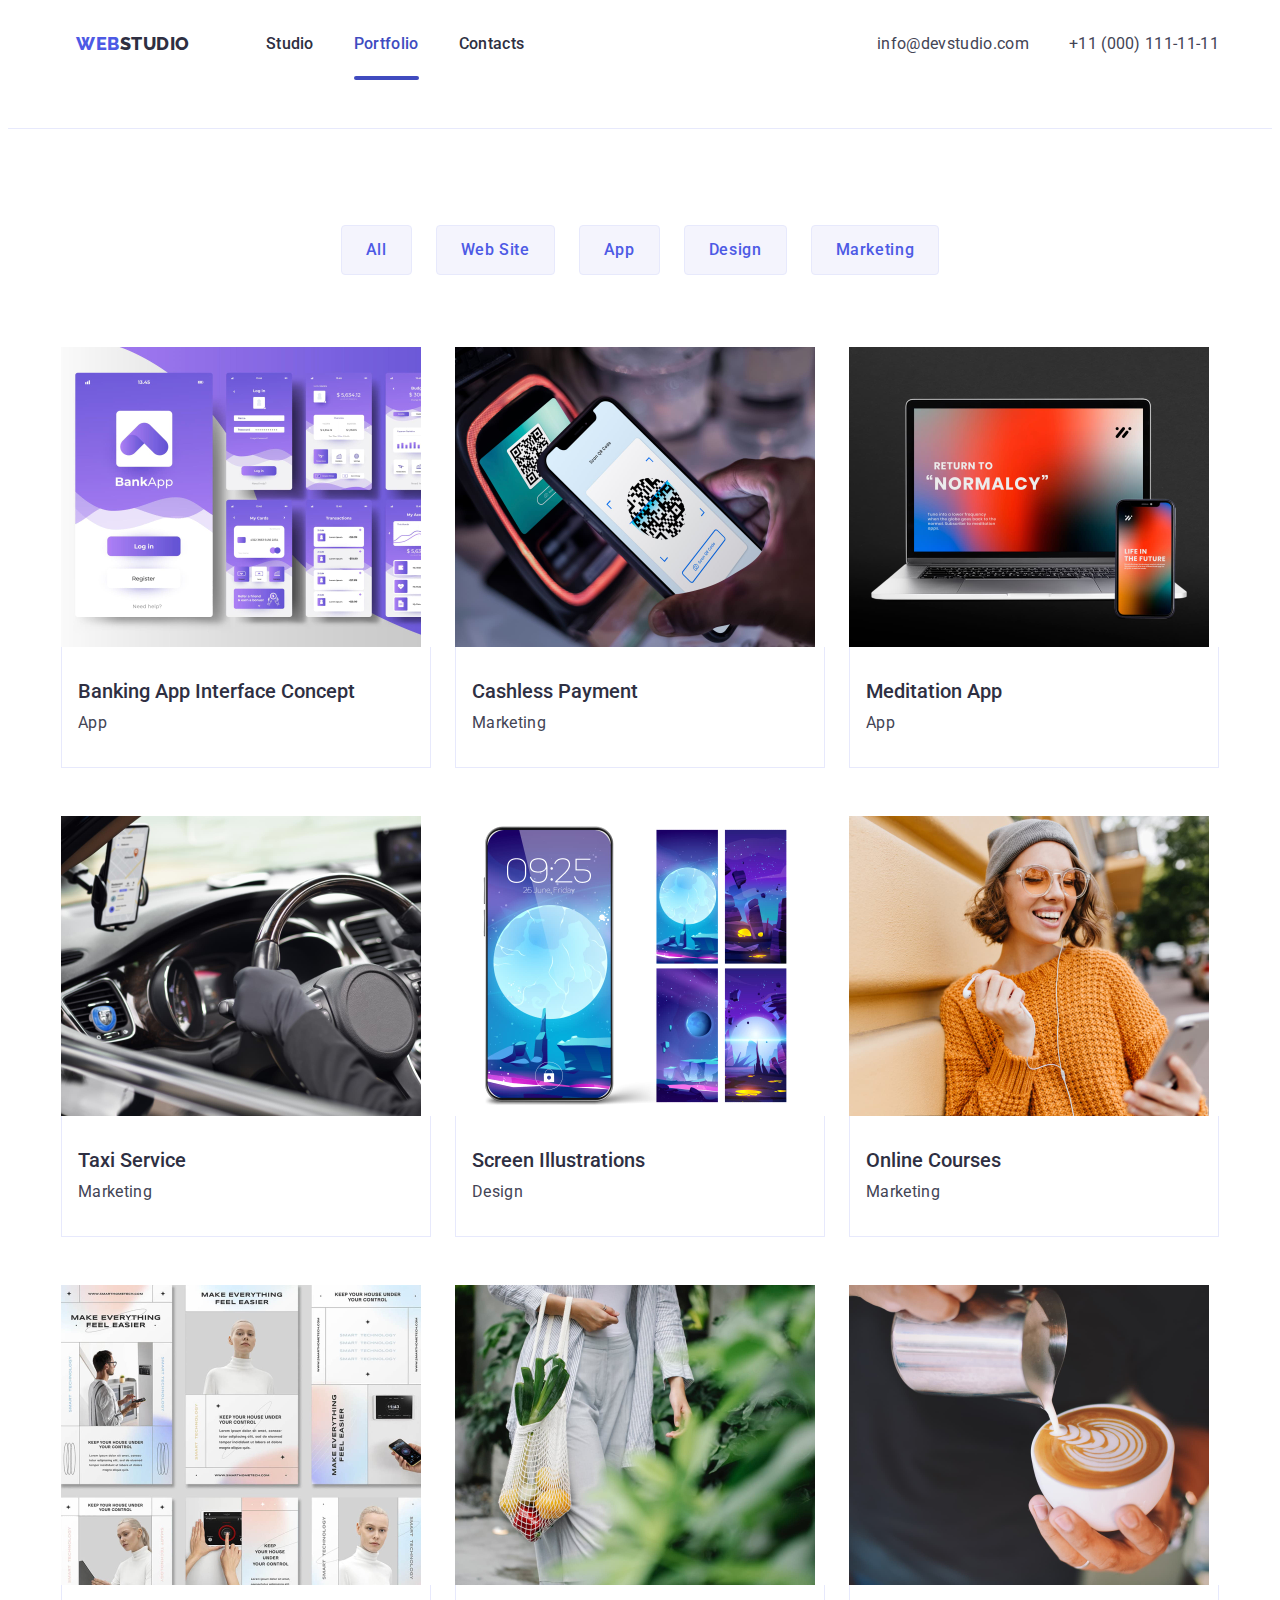
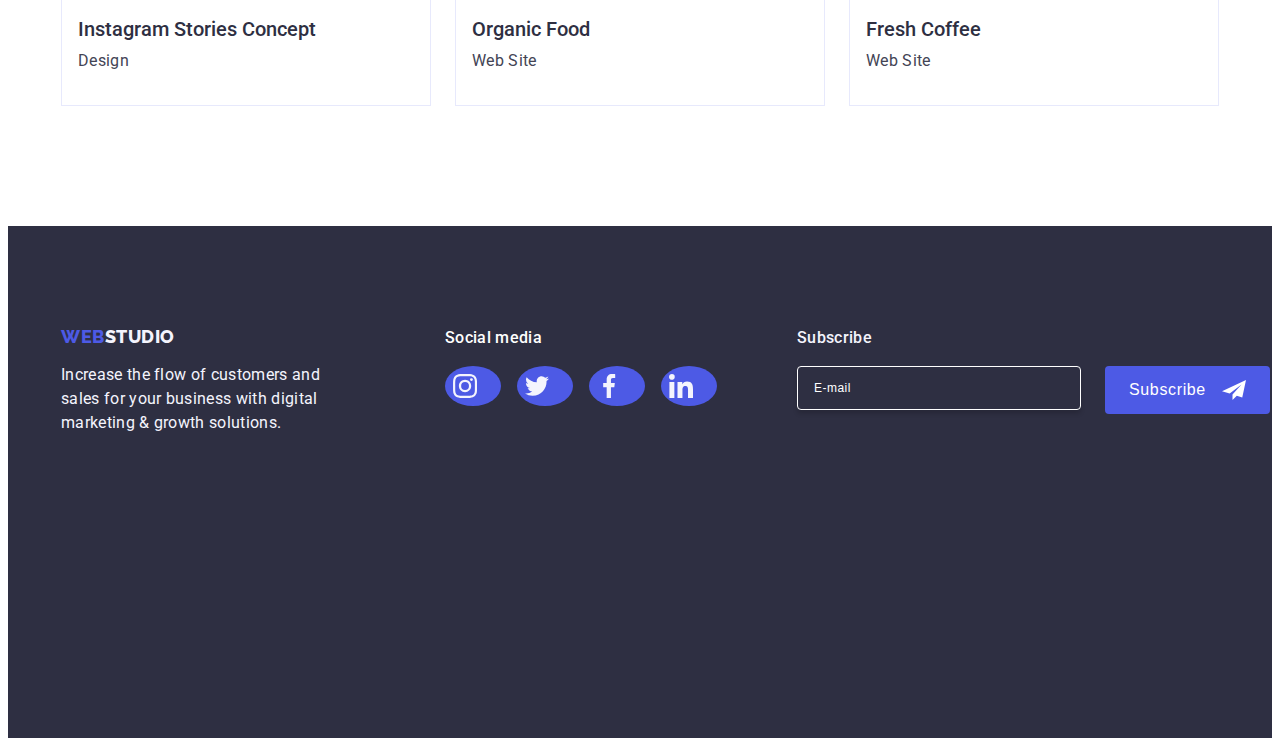
==== commit 2cd0441b: "Update" ====
--- a/portfolio.html
+++ b/portfolio.html
@@ -47,9 +47,11 @@
         <address>
           <ul class="contacts-items">
             <li>
+              <a href="mailto:info@devstudio.com">info@devstudio.com</a>
+            </li>
+            <li>
               <a href="tel:+110001111111">+11 (000) 111-11-11</a>
             </li>
-            <li><a href="mailto:info@devstudio.com">info@devstudio.com</a></li>
           </ul>
         </address>
         <!-- End Contacts section -->
@@ -391,8 +393,5 @@
       </div>
     </footer>
     <!-- End page footer -->
-
-    <!-- Script -->
-    <script src="./js/modal.js"></script>
   </body>
 </html>
--- a/css/styles.css
+++ b/css/styles.css
@@ -273,9 +273,9 @@
   letter-spacing: 0.48px;
 }
 
-.subscribe-section input:focus {
+/* .subscribe-section input:focus {
   border: 1px solid var(--iris, #4d5ae5);
-}
+} */
 
 .subscribe-btn {
   display: inline-flex;
@@ -735,3 +735,133 @@
   border-color: var(--ocean, #404bbf);
   fill: var(--white, #fff);
 }
+
+/* Form  */
+
+.form-title {
+  color: var(--navyblue, #2e2f42);
+  text-align: center;
+  font-weight: 500;
+  line-height: 1.5em; /* 150% */
+  letter-spacing: 0.32px;
+  padding-bottom: 16px;
+}
+
+form {
+  max-width: 360px;
+  margin: 0 auto;
+  margin-top: 72px;
+}
+
+label {
+  display: block;
+  margin-bottom: 4px;
+}
+
+.modal label {
+  color: var(--lightslate, #8e8f99);
+  font-size: 12px;
+  letter-spacing: 0.48px;
+}
+
+.form-wrapper {
+  position: relative;
+  margin-bottom: 8px;
+}
+
+.form-icon {
+  fill: var(--navyblue, #2e2f42);
+  position: absolute;
+  left: 16px;
+  top: 50%;
+  transform: translateY(-50%);
+  transition: fill 250ms cubic-bezier(0.4, 0, 0.2, 1);
+}
+
+.form-wrapper input[type="text"]:focus + svg.form-icon,
+.form-wrapper input[type="email"]:focus + svg.form-icon,
+.form-wrapper input[type="tel"]:focus + svg.form-icon {
+  fill: var(--iris, #4d5ae5);
+}
+
+.form-wrapper input[type="text"],
+.form-wrapper input[type="email"],
+.form-wrapper input[type="tel"] {
+  width: 100%;
+  height: 40px;
+  color: var(--navyblue, #2e2f42);
+  font-size: 12px;
+  letter-spacing: 0.48px;
+  border-radius: 4px;
+  border: 1px solid var(--navyblue-modal, rgba(46, 47, 66, 0.4));
+  padding-left: 38px;
+  transition: border-color 250ms cubic-bezier(0.4, 0, 0.2, 1);
+}
+
+.form-wrapper input[type="text"]:focus,
+.form-wrapper input[type="email"]:focus,
+.form-wrapper input[type="tel"]:focus {
+  border-color: var(--iris, #4d5ae5);
+}
+
+.form-wrapper-textarea {
+  color: var(--navyblue-modal, rgba(46, 47, 66, 0.4));
+  font-size: 12px;
+  letter-spacing: 0.48px;
+}
+
+.form-wrapper-textarea textarea {
+  width: 360px;
+  height: 120px;
+  padding: 8px 16px;
+  color: var(--navyblue, #2e2f42);
+  border-radius: 4px;
+  border: 1px solid var(--navyblue-modal, rgba(46, 47, 66, 0.4));
+  margin-bottom: 16px;
+  background-color: transparent;
+  outline: transparent;
+  resize: none;
+  transition: border-color 250ms cubic-bezier(0.4, 0, 0.2, 1);
+}
+
+.form-wrapper-textarea textarea:focus {
+  border-color: var(--iris, #4d5ae5);
+}
+
+.form-wrapper-checkbox {
+  margin-bottom: 24px;
+}
+
+.form-wrapper-checkbox a {
+  color: var(--iris, #4d5ae5);
+  font-size: 12px;
+  line-height: 16px;
+  letter-spacing: 0.48px;
+  text-decoration-line: underline;
+}
+
+.send-btn {
+  display: block;
+  width: 169px;
+  height: 56px;
+  padding: 16px 32px;
+  margin: 0 auto;
+  text-align: center;
+  border-radius: 4px;
+  box-shadow: 0px 4px 4px 0px rgba(0, 0, 0, 0.15);
+
+  background-color: var(--iris, #4d5ae5);
+  color: var(--white, #fff);
+  font-size: 16px;
+  font-weight: 500;
+  line-height: 1.5em; /* 150% */
+  letter-spacing: 0.64px;
+
+  border: none;
+  cursor: pointer;
+}
+
+.send-btn:hover,
+.send-btn:focus {
+  background-color: var(--ocean, #404bbf);
+}
